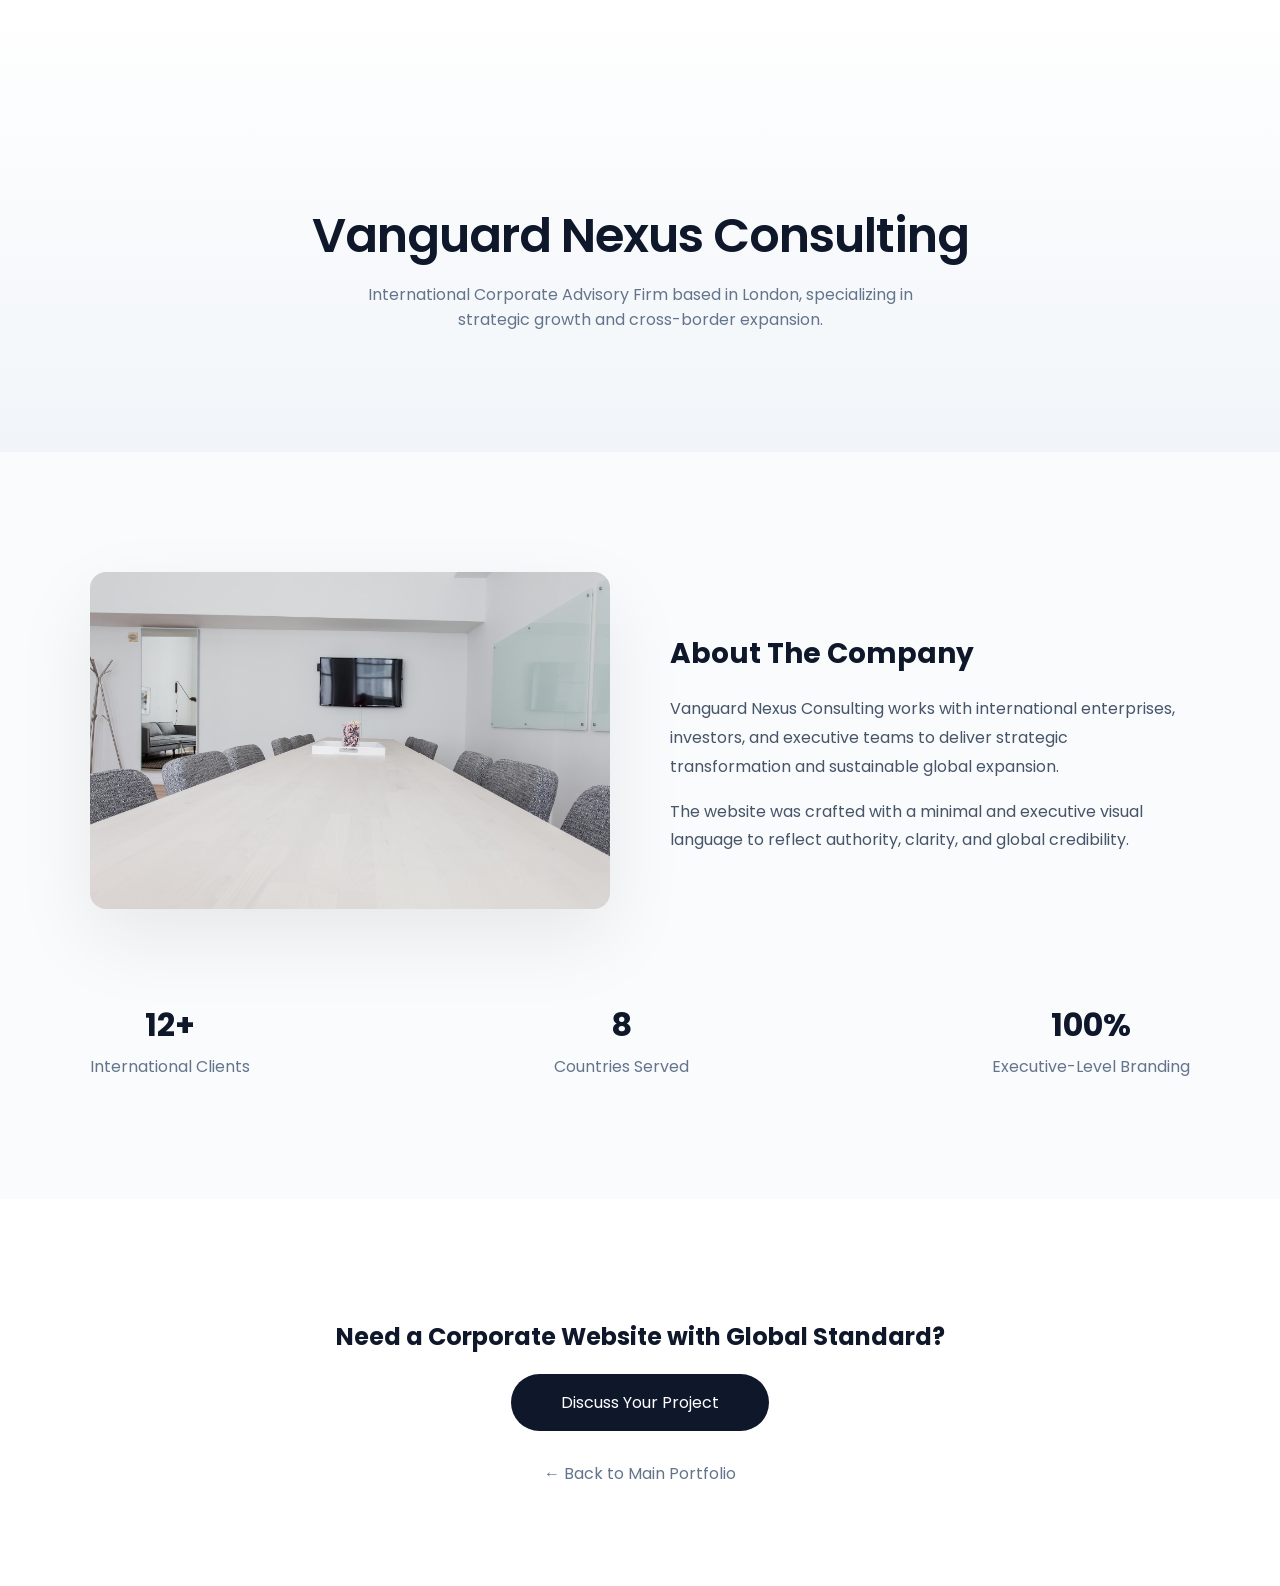
==== project-company.html @ 10e76083 "Add files via upload" ====
<!DOCTYPE html>
<html lang="en">
<head>
<meta charset="UTF-8">
<title>Vanguard Nexus Consulting | Corporate Profile</title>
<meta name="viewport" content="width=device-width, initial-scale=1.0">

<link href="https://fonts.googleapis.com/css2?family=Poppins:wght@300;400;500;600;700&display=swap" rel="stylesheet">

<style>
body{
    margin:0;
    font-family:'Poppins',sans-serif;
    background:#f9fbfd;
    color:#0f172a;
}

/* HERO */
.hero{
    padding:160px 20px 120px;
    text-align:center;
    background:linear-gradient(to bottom,#ffffff,#f1f5f9);
}

.hero h1{
    font-size:48px;
    font-weight:600;
    letter-spacing:-1px;
    margin-bottom:10px;
}

.hero p{
    max-width:600px;
    margin:auto;
    color:#64748b;
}

/* SECTION */
.section{
    max-width:1100px;
    margin:120px auto;
    padding:0 20px;
}

.grid{
    display:grid;
    grid-template-columns:1fr 1fr;
    gap:60px;
    align-items:center;
}

.grid img{
    width:100%;
    border-radius:16px;
    box-shadow:0 30px 80px rgba(0,0,0,.08);
}

.text h2{
    font-size:28px;
    margin-bottom:20px;
}

.text p{
    color:#475569;
    line-height:1.8;
}

/* STATS */
.stats{
    display:flex;
    justify-content:space-between;
    margin-top:60px;
    text-align:center;
}

.stats div h3{
    font-size:32px;
    margin-bottom:5px;
}

.stats div span{
    color:#64748b;
}

/* CTA */
.cta{
    text-align:center;
    padding:100px 20px;
    background:#ffffff;
}

.btn{
    display:inline-block;
    padding:16px 50px;
    border-radius:50px;
    background:#0f172a;
    color:white;
    text-decoration:none;
    transition:.4s;
}

.btn:hover{
    transform:translateY(-5px);
    box-shadow:0 15px 40px rgba(0,0,0,.2);
}

.back{
    display:block;
    margin-top:30px;
    color:#64748b;
    text-decoration:none;
}
</style>
</head>
<body>

<section class="hero">
    <h1>Vanguard Nexus Consulting</h1>
    <p>International Corporate Advisory Firm based in London, specializing in strategic growth and cross-border expansion.</p>
</section>

<section class="section">
    <div class="grid">
        <img src="images/corporate-global.jpg" alt="Corporate Screenshot">
        <div class="text">
            <h2>About The Company</h2>
            <p>
                Vanguard Nexus Consulting works with international enterprises,
                investors, and executive teams to deliver strategic transformation
                and sustainable global expansion.
            </p>
            <p>
                The website was crafted with a minimal and executive visual language
                to reflect authority, clarity, and global credibility.
            </p>
        </div>
    </div>

    <div class="stats">
        <div>
            <h3>12+</h3>
            <span>International Clients</span>
        </div>
        <div>
            <h3>8</h3>
            <span>Countries Served</span>
        </div>
        <div>
            <h3>100%</h3>
            <span>Executive-Level Branding</span>
        </div>
    </div>
</section>

<section class="cta">
    <h2>Need a Corporate Website with Global Standard?</h2>
    <a href="index.html#contact" class="btn">Discuss Your Project</a>
    <a href="index.html" class="back">← Back to Main Portfolio</a>
</section>

</body>
</html>
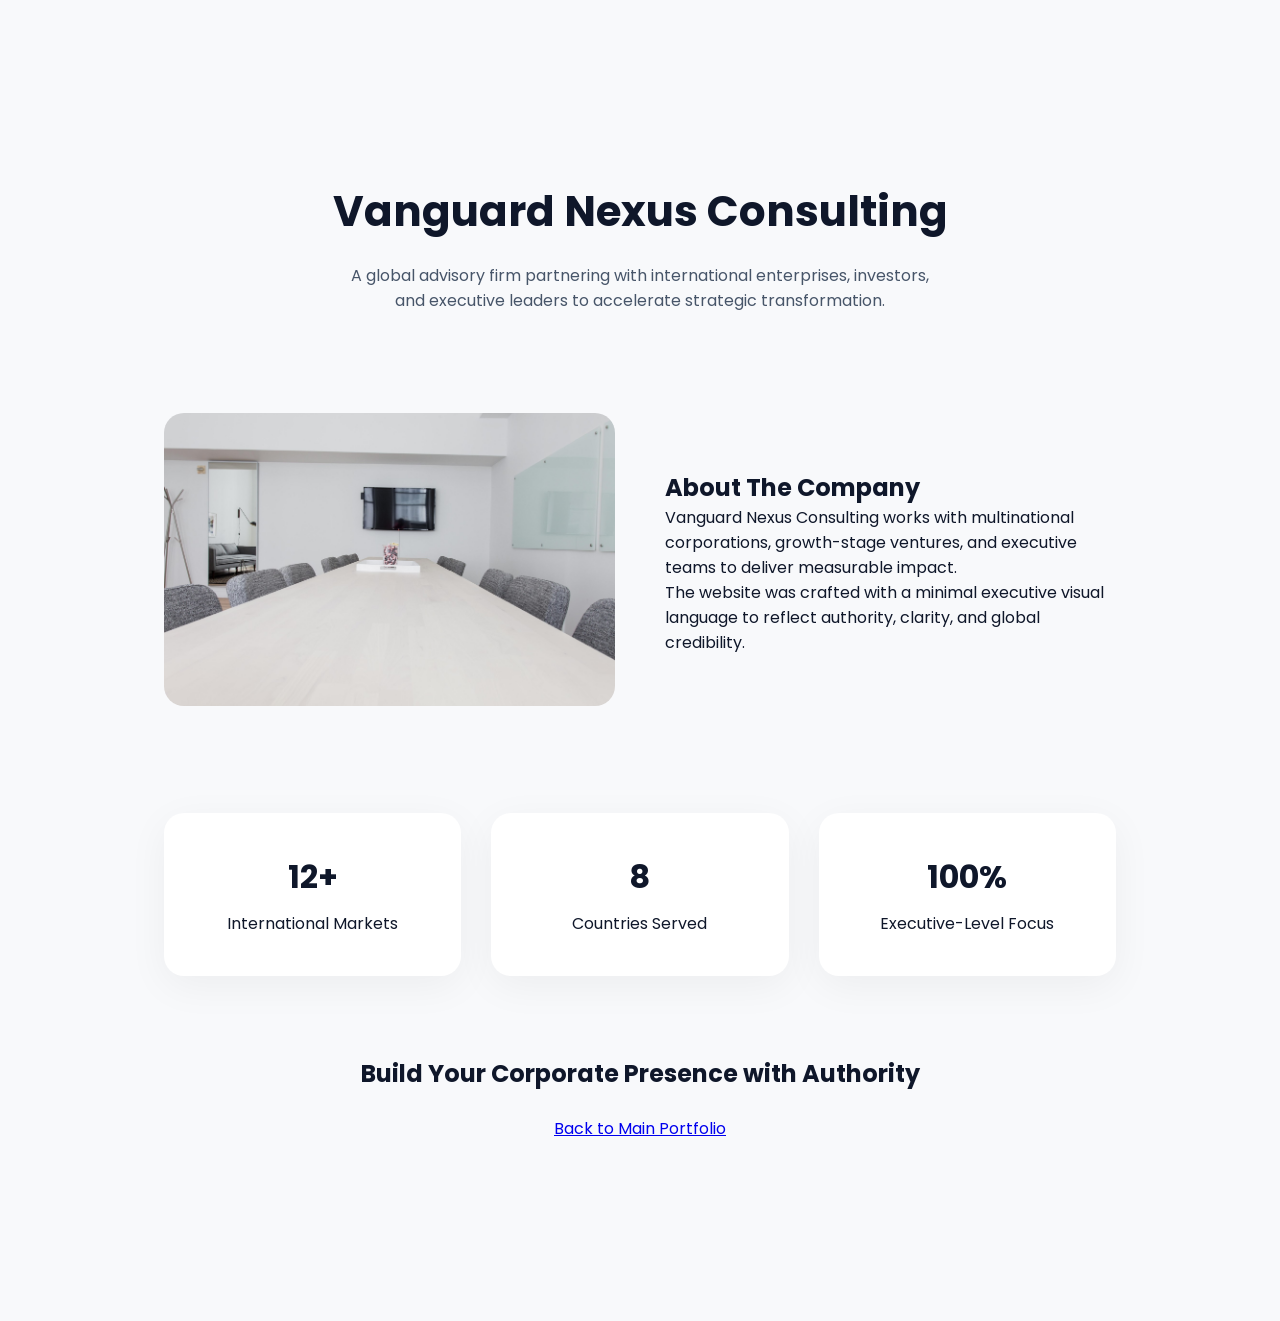
==== commit e7e94dfe: "Add files via upload" ====
--- a/project-company.html
+++ b/project-company.html
@@ -2,161 +2,78 @@
 <html lang="en">
 <head>
 <meta charset="UTF-8">
+<meta name="viewport" content="width=device-width, initial-scale=1.0">
 <title>Vanguard Nexus Consulting | Corporate Profile</title>
-<meta name="viewport" content="width=device-width, initial-scale=1.0">
+<link rel="stylesheet" href="css/base.css">
+<link href="https://fonts.googleapis.com/css2?family=Poppins:wght@300;400;600;700&display=swap" rel="stylesheet">
+</head>
 
-<link href="https://fonts.googleapis.com/css2?family=Poppins:wght@300;400;500;600;700&display=swap" rel="stylesheet">
+<body class="detail-page theme-corporate">
 
-<style>
-body{
-    margin:0;
-    font-family:'Poppins',sans-serif;
-    background:#f9fbfd;
-    color:#0f172a;
-}
+<div class="container">
 
-/* HERO */
-.hero{
-    padding:160px 20px 120px;
-    text-align:center;
-    background:linear-gradient(to bottom,#ffffff,#f1f5f9);
-}
+    <!-- HERO -->
+    <section class="corp-hero">
+        <h1>Vanguard Nexus Consulting</h1>
+        <p>
+            A global advisory firm partnering with international enterprises,
+            investors, and executive leaders to accelerate strategic transformation.
+        </p>
+    </section>
 
-.hero h1{
-    font-size:48px;
-    font-weight:600;
-    letter-spacing:-1px;
-    margin-bottom:10px;
-}
+    <!-- ABOUT -->
+    <section class="corp-about">
+        <div class="corp-grid">
 
-.hero p{
-    max-width:600px;
-    margin:auto;
-    color:#64748b;
-}
+            <div>
+                <img src="images/corporate-global.jpg" alt="Corporate Office">
+            </div>
 
-/* SECTION */
-.section{
-    max-width:1100px;
-    margin:120px auto;
-    padding:0 20px;
-}
+            <div>
+                <h2>About The Company</h2>
+                <p>
+                    Vanguard Nexus Consulting works with multinational corporations,
+                    growth-stage ventures, and executive teams to deliver measurable impact.
+                </p>
 
-.grid{
-    display:grid;
-    grid-template-columns:1fr 1fr;
-    gap:60px;
-    align-items:center;
-}
+                <p>
+                    The website was crafted with a minimal executive visual language
+                    to reflect authority, clarity, and global credibility.
+                </p>
+            </div>
 
-.grid img{
-    width:100%;
-    border-radius:16px;
-    box-shadow:0 30px 80px rgba(0,0,0,.08);
-}
+        </div>
+    </section>
 
-.text h2{
-    font-size:28px;
-    margin-bottom:20px;
-}
+    <!-- STATS -->
+    <section class="corp-stats">
+        <div class="stats-grid">
 
-.text p{
-    color:#475569;
-    line-height:1.8;
-}
+            <div class="stat-box">
+                <h3>12+</h3>
+                <p>International Markets</p>
+            </div>
 
-/* STATS */
-.stats{
-    display:flex;
-    justify-content:space-between;
-    margin-top:60px;
-    text-align:center;
-}
+            <div class="stat-box">
+                <h3>8</h3>
+                <p>Countries Served</p>
+            </div>
 
-.stats div h3{
-    font-size:32px;
-    margin-bottom:5px;
-}
+            <div class="stat-box">
+                <h3>100%</h3>
+                <p>Executive-Level Focus</p>
+            </div>
 
-.stats div span{
-    color:#64748b;
-}
+        </div>
+    </section>
 
-/* CTA */
-.cta{
-    text-align:center;
-    padding:100px 20px;
-    background:#ffffff;
-}
+    <!-- CTA -->
+    <section class="corp-cta">
+        <h2>Build Your Corporate Presence with Authority</h2>
+        <a href="index.html" class="btn">Back to Main Portfolio</a>
+    </section>
 
-.btn{
-    display:inline-block;
-    padding:16px 50px;
-    border-radius:50px;
-    background:#0f172a;
-    color:white;
-    text-decoration:none;
-    transition:.4s;
-}
-
-.btn:hover{
-    transform:translateY(-5px);
-    box-shadow:0 15px 40px rgba(0,0,0,.2);
-}
-
-.back{
-    display:block;
-    margin-top:30px;
-    color:#64748b;
-    text-decoration:none;
-}
-</style>
-</head>
-<body>
-
-<section class="hero">
-    <h1>Vanguard Nexus Consulting</h1>
-    <p>International Corporate Advisory Firm based in London, specializing in strategic growth and cross-border expansion.</p>
-</section>
-
-<section class="section">
-    <div class="grid">
-        <img src="images/corporate-global.jpg" alt="Corporate Screenshot">
-        <div class="text">
-            <h2>About The Company</h2>
-            <p>
-                Vanguard Nexus Consulting works with international enterprises,
-                investors, and executive teams to deliver strategic transformation
-                and sustainable global expansion.
-            </p>
-            <p>
-                The website was crafted with a minimal and executive visual language
-                to reflect authority, clarity, and global credibility.
-            </p>
-        </div>
-    </div>
-
-    <div class="stats">
-        <div>
-            <h3>12+</h3>
-            <span>International Clients</span>
-        </div>
-        <div>
-            <h3>8</h3>
-            <span>Countries Served</span>
-        </div>
-        <div>
-            <h3>100%</h3>
-            <span>Executive-Level Branding</span>
-        </div>
-    </div>
-</section>
-
-<section class="cta">
-    <h2>Need a Corporate Website with Global Standard?</h2>
-    <a href="index.html#contact" class="btn">Discuss Your Project</a>
-    <a href="index.html" class="back">← Back to Main Portfolio</a>
-</section>
+</div>
 
 </body>
 </html>
--- a/css/base.css
+++ b/css/base.css
@@ -0,0 +1,780 @@
+* {
+    margin: 0;
+    padding: 0;
+    box-sizing: border-box;
+}
+
+body {
+    font-family: 'Poppins', sans-serif;
+    background: #0b0f1a;
+    color: #e5e7eb;
+    background: #050816;
+    color: #e2e8f0;
+    overflow-x: hidden;
+}
+.scroll-progress {
+    position: fixed;
+    top: 0;
+    left: 0;
+    height: 3px;
+    background: linear-gradient(to right, #3b82f6, #60a5fa);
+    width: 0%;
+    z-index: 9999;
+}
+
+.container {
+    width: 90%;
+    max-width: 1200px;
+    margin: auto;
+}
+
+
+/* NAVBAR */
+.navbar {
+    position: fixed;
+    width: 100%;
+    top: 0;
+    z-index: 999;
+    backdrop-filter: blur(12px);
+    background: rgba(10, 15, 30, 0.6);
+}
+
+.nav-container {
+    display: flex;
+    justify-content: space-between;
+    align-items: center;
+    padding: 18px 0;
+}
+
+.logo {
+    font-size: 22px;
+    font-weight: 700;
+    color: #fff;
+}
+
+.logo span {
+    color: #3b82f6;
+}
+
+nav ul {
+    display: flex;
+    list-style: none;
+    gap: 30px;
+}
+
+nav a {
+    color: #cbd5f5;
+    text-decoration: none;
+    transition: 0.3s;
+}
+
+nav a:hover {
+    color: #fff;
+}
+
+.hamburger {
+    display: none;
+    font-size: 22px;
+    cursor: pointer;
+}
+
+/* NAVBAR SCROLL EFFECT */
+.navbar.scrolled {
+    background: rgba(5,8,22,0.9);
+    backdrop-filter: blur(15px);
+}
+
+.contact {
+  padding: 160px 0;
+  text-align: center;
+  background: radial-gradient(circle at bottom, #0f1a2d, #050a15);
+}
+
+.contact h2 {
+  font-size: 44px;
+  margin-bottom: 20px;
+}
+
+.contact p {
+  max-width: 700px;
+  margin: auto;
+  opacity: 0.8;
+  margin-bottom: 40px;
+}
+
+.contact-actions {
+  display: flex;
+  justify-content: center;
+  gap: 20px;
+}
+
+/* MOBILE */
+@media (max-width: 768px) {
+
+  .contact h2 {
+    font-size: 28px;
+  }
+
+  .contact-actions {
+    flex-direction: column;
+  }
+
+}
+
+/* BUTTON */
+.btn-primary {
+    padding: 14px 35px;
+    border-radius: 40px;
+    background: linear-gradient(135deg, #3b82f6, #2563eb);
+    color: white;
+    text-decoration: none;
+    font-weight: 500;
+    transition: 0.3s;
+}
+
+.btn-primary:hover {
+    transform: translateY(-3px);
+}
+
+/* FOOTER */
+footer {
+    text-align: center;
+    padding: 30px;
+    background: #020617;
+    margin-top: 100px;
+}
+
+/* ========================================= */
+/* ===== MOBILE SAFE OVERRIDE LAYER ======= */
+/* ========================================= */
+
+@media (max-width: 768px) {
+
+  html, body {
+    overflow-x: hidden;
+  }
+
+  .container {
+    width: 100%;
+    max-width: 100%;
+    padding: 0 20px;
+  }
+
+  section {
+    padding: 80px 0;
+  }
+
+  /* HERO */
+  .hero {
+    height: auto !important;
+    padding: 140px 0 100px;
+    text-align: center;
+  }
+
+  .hero h1 {
+    font-size: 28px !important;
+    line-height: 1.3;
+  }
+
+  .hero p {
+    font-size: 15px;
+  }
+
+  /* PROJECT GRID */
+  .project-grid {
+    display: grid !important;
+    grid-template-columns: 1fr !important;
+    gap: 24px;
+  }
+
+  /* TRUSTED BRANDS */
+  .logo-grid {
+    display: flex !important;
+    flex-direction: column !important;
+    align-items: center;
+    gap: 16px;
+  }
+
+  .logo-grid span {
+    font-size: 14px;
+    opacity: 0.8;
+  }
+
+  /* ABOUT */
+.about {
+  position: relative;
+  padding: 180px 0;
+  background: #050a15;
+  overflow: hidden;
+}
+
+/* Background Glow */
+.about::before {
+  content: "";
+  position: absolute;
+  width: 600px;
+  height: 600px;
+  background: #1f6dff;
+  filter: blur(200px);
+  opacity: 0.12;
+  top: -200px;
+  left: -200px;
+}
+
+.about-grid {
+  display: grid;
+  grid-template-columns: 1.3fr 1fr;
+  gap: 120px;
+  align-items: center;
+  position: relative;
+  z-index: 2;
+}
+
+.about-left h2 {
+  font-size: 56px;
+  line-height: 1.1;
+  margin-bottom: 40px;
+}
+
+.about-left p {
+  font-size: 18px;
+  opacity: 0.85;
+  margin-bottom: 25px;
+  max-width: 600px;
+}
+
+.about-highlights {
+  display: flex;
+  gap: 60px;
+  margin-top: 60px;
+}
+
+.about-highlights h3 {
+  font-size: 22px;
+}
+
+.about-highlights span {
+  font-size: 14px;
+  opacity: 0.6;
+}
+
+/* Floating Card */
+.about-card {
+  background: rgba(255,255,255,0.06);
+  padding: 50px;
+  border-radius: 28px;
+  backdrop-filter: blur(20px);
+  border: 1px solid rgba(255,255,255,0.08);
+  box-shadow: 0 40px 100px rgba(0,0,0,0.5);
+  transform: translateY(40px);
+}
+
+/* MOBILE (tetap clean) */
+@media (max-width: 768px) {
+
+  .about {
+    padding: 120px 0;
+  }
+
+  .about-grid {
+    grid-template-columns: 1fr;
+    gap: 40px;
+  }
+
+  .about-left h2 {
+    font-size: 28px;
+  }
+
+  .about-highlights {
+    flex-direction: column;
+    gap: 20px;
+  }
+
+  .about-card {
+    transform: none;
+    padding: 30px;
+  }
+
+}
+
+  /* BUTTON */
+  .btn-primary,
+  .case-btn {
+    width: 100%;
+    text-align: center;
+  }
+
+}
+
+/* EXTRA SMALL DEVICES */
+@media (max-width: 480px) {
+
+  h1 {
+    font-size: 24px !important;
+  }
+
+  h2 {
+    font-size: 20px !important;
+  }
+
+  p {
+    font-size: 14px;
+  }
+
+}
+
+/* ========================================= */
+/* ===== MOBILE FIX DETAIL PAGES ========== */
+/* ========================================= */
+
+@media (max-width: 768px) {
+
+  /* HERO DETAIL */
+  .hero-detail {
+    padding: 140px 0 80px;
+    text-align: center;
+  }
+
+  .hero-detail h1 {
+    font-size: 26px !important;
+    line-height: 1.3;
+  }
+
+  .hero-detail p {
+    font-size: 15px;
+  }
+
+  /* CONTENT WRAPPER */
+  .section-content {
+    padding: 0 20px;
+  }
+
+  /* SCREENSHOT IMAGE */
+  .project-screenshot img {
+    width: 100%;
+    height: auto;
+    border-radius: 16px;
+  }
+
+  /* TEXT CONTENT */
+  .section-content p {
+    font-size: 15px;
+    line-height: 1.7;
+  }
+
+  .section-content h3 {
+    font-size: 18px;
+    margin-top: 30px;
+  }
+
+  /* LIST */
+  .section-content ul {
+    padding-left: 18px;
+    font-size: 14px;
+  }
+
+  /* BUTTON BACK */
+  .back-btn {
+    display: block;
+    width: 100%;
+    text-align: center;
+    margin-top: 40px;
+  }
+
+}
+
+/* EXTRA SMALL */
+@media (max-width: 480px) {
+
+  .hero-detail h1 {
+    font-size: 22px !important;
+  }
+
+  .section-content p {
+    font-size: 14px;
+  }
+
+}
+
+/* ========================================= */
+/* ===== SUPER CLEAN DETAIL MOBILE FIX ===== */
+/* ========================================= */
+
+@media (max-width: 768px) {
+
+  html, body {
+    overflow-x: hidden;
+  }
+
+  /* SECTION WRAPPER */
+  section {
+    padding: 80px 0 !important;
+  }
+
+  /* HERO AREA */
+  .hero,
+  .hero-detail {
+    padding: 120px 20px 80px !important;
+    height: auto !important;
+    text-align: center;
+  }
+
+  .hero h1,
+  .hero-detail h1 {
+    font-size: 26px !important;
+    line-height: 1.3;
+  }
+
+  .hero p,
+  .hero-detail p {
+    font-size: 15px;
+    line-height: 1.7;
+  }
+
+  /* CONTENT BLOCK */
+  .section-content,
+  .content,
+  .about {
+    padding: 0 20px !important;
+    width: 100% !important;
+    max-width: 100% !important;
+  }
+
+  /* IMAGES */
+  img {
+    width: 100% !important;
+    height: auto !important;
+    border-radius: 16px;
+  }
+
+  /* CARD STYLE FIX (Corporate Page) */
+  .section,
+  .card,
+  .company-card {
+    width: 100% !important;
+    max-width: 100% !important;
+    margin: 0 auto !important;
+    padding: 30px 20px !important;
+    border-radius: 20px;
+  }
+
+  /* STATS ROW FIX */
+  .stats,
+  .numbers {
+    display: flex !important;
+    flex-direction: column !important;
+    gap: 20px;
+    align-items: center;
+  }
+
+  /* UMKM MENU CARD */
+  .menu-item,
+  .product-card {
+    width: 100% !important;
+    padding: 20px !important;
+  }
+
+  /* BUTTON FIX */
+  .btn,
+  .btn-primary,
+  .order-btn,
+  .back-btn {
+    width: 100% !important;
+    text-align: center !important;
+    margin: 15px 0 !important;
+  }
+
+}
+
+/* ============================= */
+/* GLOBAL DETAIL LAYOUT SYSTEM */
+/* ============================= */
+
+.detail-page {
+  min-height: 100vh;
+}
+
+.detail-page .container {
+  max-width: 1000px;
+  margin: auto;
+  padding: 100px 24px;
+}
+
+.detail-page img {
+  width: 100%;
+  height: auto;
+  border-radius: 20px;
+  margin: 40px 0;
+}
+
+/* Mobile stability */
+@media (max-width: 768px) {
+  .detail-page .container {
+    padding: 80px 20px;
+  }
+
+  .detail-page h1 {
+    font-size: 26px;
+  }
+
+  .detail-page h2 {
+    font-size: 20px;
+  }
+
+  .detail-page p {
+    font-size: 15px;
+    line-height: 1.7;
+  }
+
+  .detail-page .btn,
+  .detail-page .order-btn {
+    width: 100%;
+    text-align: center;
+  }
+}
+.theme-portfolio {
+  background: radial-gradient(circle at top, #0f1a2d, #050a15);
+  color: #eaf2ff;
+}
+
+.portfolio-hero {
+  text-align: center;
+  padding: 100px 0 60px;
+}
+
+.portfolio-hero h1 {
+  font-size: 44px;
+  font-weight: 700;
+  margin-bottom: 20px;
+}
+
+.portfolio-hero p {
+  max-width: 700px;
+  margin: auto;
+  opacity: 0.8;
+}
+
+/* GRID */
+.portfolio-grid {
+  display: grid;
+  grid-template-columns: 1fr 1fr;
+  gap: 60px;
+  margin-top: 60px;
+}
+
+.portfolio-grid ul {
+  padding-left: 20px;
+  line-height: 1.8;
+}
+
+/* DARK STAT BOX */
+.stat-box.dark {
+  background: rgba(255,255,255,0.06);
+  color: #eaf2ff;
+}
+
+/* CTA */
+.portfolio-cta {
+  text-align: center;
+  padding: 100px 0;
+}
+
+.btn-primary {
+  display: inline-block;
+  background: linear-gradient(135deg, #4a90ff, #1f6dff);
+  color: white;
+  padding: 16px 40px;
+  border-radius: 40px;
+  text-decoration: none;
+  font-weight: 600;
+  transition: 0.3s;
+}
+
+.btn-primary:hover {
+  transform: scale(1.05);
+}
+
+/* MOBILE */
+@media (max-width: 768px) {
+
+  .portfolio-hero h1 {
+    font-size: 26px;
+  }
+
+  .portfolio-grid {
+    grid-template-columns: 1fr;
+  }
+
+  .portfolio-cta {
+    padding: 80px 0;
+  }
+
+  .btn-primary {
+    width: 100%;
+    text-align: center;
+  }
+
+}
+
+.theme-corporate {
+  background: #f8f9fb;
+  color: #0f172a;
+}
+
+.corp-hero {
+  text-align: center;
+  padding: 80px 0 60px;
+}
+
+.corp-hero h1 {
+  font-size: 42px;
+  font-weight: 700;
+  margin-bottom: 20px;
+}
+
+.corp-hero p {
+  max-width: 600px;
+  margin: auto;
+  color: #475569;
+}
+
+/* GRID */
+.corp-grid {
+  display: grid;
+  grid-template-columns: 1fr 1fr;
+  gap: 50px;
+  align-items: center;
+}
+
+.corp-grid img {
+  border-radius: 20px;
+}
+
+/* STATS */
+.stats-grid {
+  display: grid;
+  grid-template-columns: repeat(3, 1fr);
+  gap: 30px;
+  margin-top: 60px;
+}
+
+.stat-box {
+  background: white;
+  padding: 40px;
+  border-radius: 20px;
+  text-align: center;
+  box-shadow: 0 10px 40px rgba(0,0,0,0.05);
+  transition: 0.3s;
+}
+
+.stat-box:hover {
+  transform: translateY(-6px);
+}
+
+.stat-box h3 {
+  font-size: 32px;
+  margin-bottom: 10px;
+}
+
+/* CTA */
+.corp-cta {
+  text-align: center;
+  padding: 80px 0;
+}
+
+.corp-cta h2 {
+  margin-bottom: 25px;
+}
+
+/* MOBILE FIX */
+@media (max-width: 768px) {
+
+  .corp-grid {
+    grid-template-columns: 1fr;
+  }
+
+  .stats-grid {
+    grid-template-columns: 1fr;
+  }
+
+  .corp-hero h1 {
+    font-size: 26px;
+  }
+
+}
+
+.theme-umkm {
+  background: linear-gradient(to bottom, #3e2f1c, #2b1d0e);
+  color: #f5e9d3;
+}
+
+.theme-umkm h1 {
+  font-size: 38px;
+  margin-bottom: 10px;
+}
+
+.theme-umkm h2 {
+  margin-bottom: 20px;
+}
+
+.badge {
+  display: inline-block;
+  background: #d4a373;
+  color: #2b1d0e;
+  padding: 8px 20px;
+  border-radius: 40px;
+  font-size: 14px;
+  margin: 15px 0 25px;
+  font-weight: 600;
+}
+
+.menu-grid {
+  display: grid;
+  grid-template-columns: repeat(auto-fit, minmax(250px, 1fr));
+  gap: 20px;
+}
+
+.menu-card {
+  background: rgba(255,255,255,0.07);
+  padding: 25px;
+  border-radius: 20px;
+  transition: 0.3s;
+}
+
+.menu-card:hover {
+  transform: translateY(-5px);
+  background: rgba(255,255,255,0.1);
+}
+
+.order-btn {
+  display: inline-block;
+  background: #25D366;
+  color: white;
+  padding: 16px 40px;
+  border-radius: 40px;
+  text-decoration: none;
+  font-weight: 600;
+  transition: 0.3s;
+}
+
+.order-btn:hover {
+  transform: scale(1.05);
+}
+
+/* MOBILE FIX */
+@media (max-width: 768px) {
+
+  .theme-umkm h1 {
+    font-size: 26px;
+  }
+
+  .menu-grid {
+    grid-template-columns: 1fr;
+  }
+
+  .order-btn {
+    width: 100%;
+    text-align: center;
+  }
+
+}
